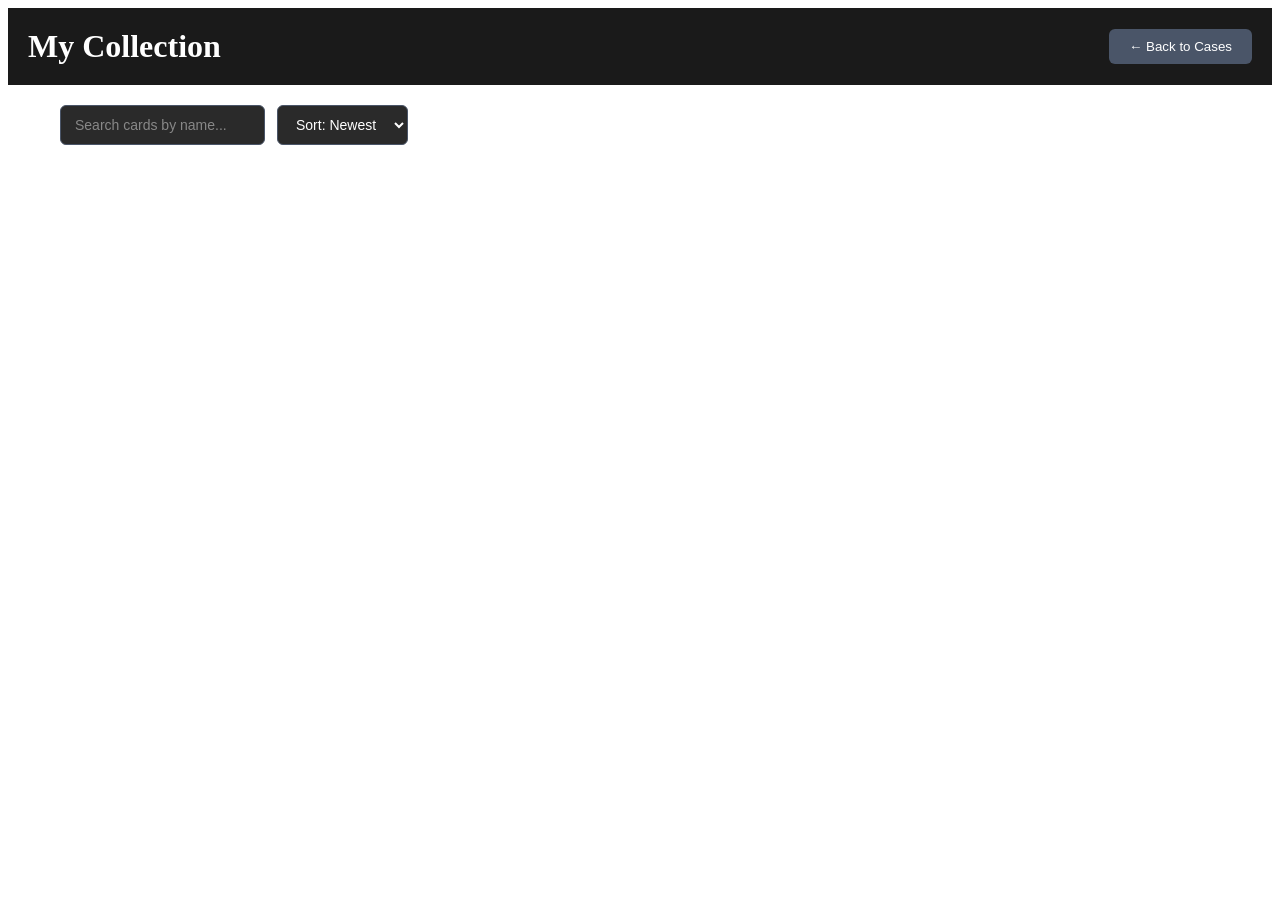
==== collection.html @ 60297590 "collections" ====
<!DOCTYPE html>
<html lang="en">
<head>
    <meta charset="UTF-8">
    <meta name="viewport" content="width=device-width, initial-scale=1.0">
    <title>Collection</title>
    <link rel="stylesheet" href="style.css">
    <style>
        #card_box {
            display: grid;
            grid-template-columns: repeat(auto-fill, minmax(250px, 1fr));
            gap: 20px;
            padding: 20px;
            max-width: 1200px;
            margin: 0 auto;
        }
        .collection-card {
            border-radius: 12px;
            padding: 16px;
            text-align: center;
            box-shadow: 0 4px 12px rgba(0,0,0,0.3);
            transition: transform 0.2s, box-shadow 0.3s;
            position: relative;
            overflow: hidden;
        }
        .collection-card::before {
            content: '';
            position: absolute;
            top: 0;
            left: 0;
            right: 0;
            bottom: 0;
            opacity: 0.1;
            z-index: 0;
        }
        .collection-card.rarity-common { background: #2a3646; }
        .collection-card.rarity-common::before { background: linear-gradient(135deg, #dee4ff33, #a8bfff33); border-left: 4px solid #dee4ff; }
        .collection-card.rarity-uncommon { background: #2a4634; }
        .collection-card.rarity-uncommon::before { background: linear-gradient(135deg, #8fff7433, #6fff5a33); border-left: 4px solid #8fff74; }
        .collection-card.rarity-rare { background: #36463d; }
        .collection-card.rarity-rare::before { background: linear-gradient(135deg, #4781ff33, #356aff33); border-left: 4px solid #4781ff; }
        .collection-card.rarity-epic { background: #462a46; }
        .collection-card.rarity-epic::before { background: linear-gradient(135deg, #922ce633, #7a25b633); border-left: 4px solid #922ce6; }
        .collection-card.rarity-secret { background: #463a2a; }
        .collection-card.rarity-secret::before { background: linear-gradient(135deg, #ffd70033, #ffcc0033); border-left: 4px solid #ffd700; box-shadow: inset 0 0 20px #ffd70020; }
        .collection-card:hover {
            transform: translateY(-4px);
        }
        .card-image {
            width: 100%;
            height: 200px;
            object-fit: cover;
            border-radius: 8px;
            margin-bottom: 12px;
        }
        .card-name {
            font-size: 1.2em;
            font-weight: bold;
            margin-bottom: 8px;
        }
        .card-rarity {
            font-size: 0.9em;
            margin-bottom: 4px;
            font-weight: 600;
        }
        .card-price {
            font-size: 1.1em;
            font-weight: bold;
            margin-bottom: 8px;
        }
        .card-stats {
            display: flex;
            justify-content: space-around;
            margin-bottom: 8px;
            font-size: 0.9em;
            color: #ccc;
        }
        .card-case, .card-date {
            font-size: 0.8em;
            color: #888;
        }
        header {
            display: flex;
            justify-content: space-between;
            align-items: center;
            padding: 20px;
            background: #1a1a1a;
            color: white;
        }
        #backBtn {
            background: #4a5568;
            color: white;
            border: none;
            padding: 10px 20px;
            border-radius: 6px;
            cursor: pointer;
        }
        #backBtn:hover {
            background: #636c78;
        }
        .header-title {
            margin: 0;
        }
        .controls {
            display: flex;
            gap: 12px;
            padding: 20px;
            max-width: 1200px;
            margin: 0 auto;
        }
        #searchInput, #sortSelect {
            padding: 10px 14px;
            border: 1px solid #4a5568;
            border-radius: 6px;
            background: #2a2a2a;
            color: white;
            font-size: 14px;
        }
        #searchInput:focus, #sortSelect:focus {
            outline: none;
            border-color: #636c78;
        }
        #searchInput::placeholder {
            color: #888;
        }
        .case-buttons {
            display: flex;
            gap: 8px;
            flex-wrap: wrap;
        }
        .case-btn {
            padding: 8px 12px;
            border: 1px solid #4a5568;
            border-radius: 6px;
            background: #2a2a2a;
            color: #ccc;
            font-size: 12px;
            cursor: pointer;
            transition: all 0.2s;
        }
        .case-btn.active {
            background: #4a5568;
            border-color: #636c78;
            color: white;
        }
        .case-btn:hover:not(.active) {
            background: #363636;
        }
    </style>
</head>
<body>
    <header>
        <h1 class="header-title">My Collection</h1>
        <button id="backBtn">← Back to Cases</button>
    </header>
    <div class="controls">
        <input type="text" id="searchInput" placeholder="Search cards by name..." />
        <select id="sortSelect">
            <option value="newest">Sort: Newest</option>
            <option value="rarity">Rarity</option>
            <option value="attack">Attack</option>
            <option value="defense">Defense</option>
            <option value="case">Case</option>
        </select>
        <div class="case-buttons" id="caseButtons"></div>
    </div>
    <div id="card_box"></div>
    
    <script src="storage.js"></script>
    <script src="case.js"></script>
    <script src="cardsDisplay.js"></script>
    <script>
        document.getElementById('backBtn').addEventListener('click', () => {
            window.location.href = 'index.html';
        });
    </script>
</body>
</html>
---- style.css ----
* {
  box-sizing: border-box;
}

.roulette-container {
  position: relative;
  width: 100%;
  height: 140px;
  overflow: hidden;
}

.roulette-marker {
  position: absolute;
  top: 0;
  left: 50%;
  transform: translateX(-50%);
  width: 4px;
  height: 100%;
  background: #f5a623;
  z-index: 10;
}

.roulette-strip {
  display: flex;
  position: absolute;
  top: 0;
  left: 0;
  height: 100%;
  transition: none;
}

.roulette-strip.spinning {
  transition-property: transform;
  transition-timing-function: cubic-bezier(0.15, 0.8, 0.3, 1);
}

.roulette-item {
  flex-shrink: 0;
  width: 140px;
  height: 100%;
  display: flex;
  flex-direction: column;
  align-items: center;
  justify-content: center;
  padding: 8px;
  text-align: center;
}

.roulette-item .item-icon {
  width: 120px;
  height: 70px;
  object-fit: contain;
  margin-bottom: 5px;
}

.roulette-item .item-name {
  font-size: 0.7rem;
  font-weight: bold;
  line-height: 1.2;
  max-width: 120px;
  overflow: hidden;
  text-overflow: ellipsis;
  white-space: nowrap;
}

.rarity-common {
  background: #dee4ff;
}

.rarity-common .item-name {
  color: #1e3a8a;
}

.rarity-uncommon {
  background: #8fff74;
}

.rarity-uncommon .item-name {
  color: #1b4d0c;
}

.rarity-rare {
  background: #4781ff;
}

.rarity-rare .item-name {
  color: #ffffff;
}

.rarity-epic {
  background: #922ce6;
}

.rarity-epic .item-name {
  color: #ffffff;
}

.rarity-secret {
  background: #ffd700;
}

.rarity-secret .item-name {
  color: #1a1a1a;
}

/* Case scaling fix */
.case-card .case-icon {
  max-width: 300px !important;
  max-height: 300px !important;
  object-fit: contain !important;
}
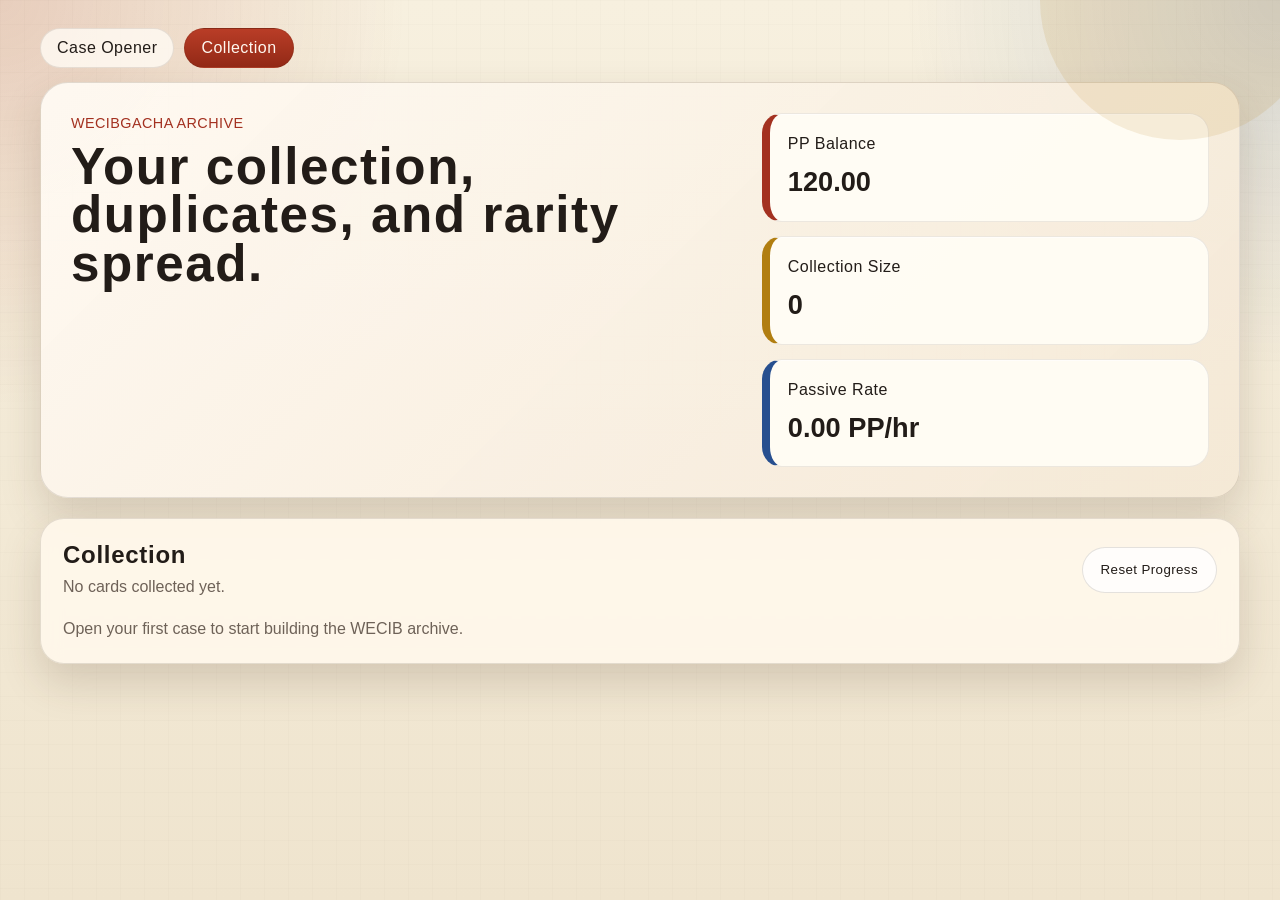
==== commit 4a9870b7: "AI ten minutes end" ====
--- a/collection.html
+++ b/collection.html
@@ -1,178 +1,56 @@
 <!DOCTYPE html>
 <html lang="en">
 <head>
-    <meta charset="UTF-8">
-    <meta name="viewport" content="width=device-width, initial-scale=1.0">
-    <title>Collection</title>
-    <link rel="stylesheet" href="style.css">
-    <style>
-        #card_box {
-            display: grid;
-            grid-template-columns: repeat(auto-fill, minmax(250px, 1fr));
-            gap: 20px;
-            padding: 20px;
-            max-width: 1200px;
-            margin: 0 auto;
-        }
-        .collection-card {
-            border-radius: 12px;
-            padding: 16px;
-            text-align: center;
-            box-shadow: 0 4px 12px rgba(0,0,0,0.3);
-            transition: transform 0.2s, box-shadow 0.3s;
-            position: relative;
-            overflow: hidden;
-        }
-        .collection-card::before {
-            content: '';
-            position: absolute;
-            top: 0;
-            left: 0;
-            right: 0;
-            bottom: 0;
-            opacity: 0.1;
-            z-index: 0;
-        }
-        .collection-card.rarity-common { background: #2a3646; }
-        .collection-card.rarity-common::before { background: linear-gradient(135deg, #dee4ff33, #a8bfff33); border-left: 4px solid #dee4ff; }
-        .collection-card.rarity-uncommon { background: #2a4634; }
-        .collection-card.rarity-uncommon::before { background: linear-gradient(135deg, #8fff7433, #6fff5a33); border-left: 4px solid #8fff74; }
-        .collection-card.rarity-rare { background: #36463d; }
-        .collection-card.rarity-rare::before { background: linear-gradient(135deg, #4781ff33, #356aff33); border-left: 4px solid #4781ff; }
-        .collection-card.rarity-epic { background: #462a46; }
-        .collection-card.rarity-epic::before { background: linear-gradient(135deg, #922ce633, #7a25b633); border-left: 4px solid #922ce6; }
-        .collection-card.rarity-secret { background: #463a2a; }
-        .collection-card.rarity-secret::before { background: linear-gradient(135deg, #ffd70033, #ffcc0033); border-left: 4px solid #ffd700; box-shadow: inset 0 0 20px #ffd70020; }
-        .collection-card:hover {
-            transform: translateY(-4px);
-        }
-        .card-image {
-            width: 100%;
-            height: 200px;
-            object-fit: cover;
-            border-radius: 8px;
-            margin-bottom: 12px;
-        }
-        .card-name {
-            font-size: 1.2em;
-            font-weight: bold;
-            margin-bottom: 8px;
-        }
-        .card-rarity {
-            font-size: 0.9em;
-            margin-bottom: 4px;
-            font-weight: 600;
-        }
-        .card-price {
-            font-size: 1.1em;
-            font-weight: bold;
-            margin-bottom: 8px;
-        }
-        .card-stats {
-            display: flex;
-            justify-content: space-around;
-            margin-bottom: 8px;
-            font-size: 0.9em;
-            color: #ccc;
-        }
-        .card-case, .card-date {
-            font-size: 0.8em;
-            color: #888;
-        }
-        header {
-            display: flex;
-            justify-content: space-between;
-            align-items: center;
-            padding: 20px;
-            background: #1a1a1a;
-            color: white;
-        }
-        #backBtn {
-            background: #4a5568;
-            color: white;
-            border: none;
-            padding: 10px 20px;
-            border-radius: 6px;
-            cursor: pointer;
-        }
-        #backBtn:hover {
-            background: #636c78;
-        }
-        .header-title {
-            margin: 0;
-        }
-        .controls {
-            display: flex;
-            gap: 12px;
-            padding: 20px;
-            max-width: 1200px;
-            margin: 0 auto;
-        }
-        #searchInput, #sortSelect {
-            padding: 10px 14px;
-            border: 1px solid #4a5568;
-            border-radius: 6px;
-            background: #2a2a2a;
-            color: white;
-            font-size: 14px;
-        }
-        #searchInput:focus, #sortSelect:focus {
-            outline: none;
-            border-color: #636c78;
-        }
-        #searchInput::placeholder {
-            color: #888;
-        }
-        .case-buttons {
-            display: flex;
-            gap: 8px;
-            flex-wrap: wrap;
-        }
-        .case-btn {
-            padding: 8px 12px;
-            border: 1px solid #4a5568;
-            border-radius: 6px;
-            background: #2a2a2a;
-            color: #ccc;
-            font-size: 12px;
-            cursor: pointer;
-            transition: all 0.2s;
-        }
-        .case-btn.active {
-            background: #4a5568;
-            border-color: #636c78;
-            color: white;
-        }
-        .case-btn:hover:not(.active) {
-            background: #363636;
-        }
-    </style>
+  <meta charset="UTF-8">
+  <meta name="viewport" content="width=device-width, initial-scale=1.0">
+  <title>WECIB GACHA Collection</title>
+  <link rel="stylesheet" href="style.css">
 </head>
 <body>
-    <header>
-        <h1 class="header-title">My Collection</h1>
-        <button id="backBtn">← Back to Cases</button>
+  <div id="app">
+    <nav class="top-nav">
+      <a class="nav-link" href="index.html">Case Opener</a>
+      <a class="nav-link is-active" href="collection.html">Collection</a>
+    </nav>
+
+    <header class="hero">
+      <div class="hero-copy">
+        <p class="eyebrow">WECIBGacha Archive</p>
+        <h1>Your collection, duplicates, and rarity spread.</h1>
+      </div>
+
+      <div class="hero-stats">
+        <article class="stat-card accent-red">
+          <span class="stat-label">PP Balance</span>
+          <strong id="balance">120.00</strong>
+        </article>
+        <article class="stat-card accent-gold">
+          <span class="stat-label">Collection Size</span>
+          <strong id="inventoryCount">0</strong>
+        </article>
+        <article class="stat-card accent-blue">
+          <span class="stat-label">Passive Rate</span>
+          <strong><span id="incomeRate">0.00</span> PP/hr</strong>
+        </article>
+      </div>
     </header>
-    <div class="controls">
-        <input type="text" id="searchInput" placeholder="Search cards by name..." />
-        <select id="sortSelect">
-            <option value="newest">Sort: Newest</option>
-            <option value="rarity">Rarity</option>
-            <option value="attack">Attack</option>
-            <option value="defense">Defense</option>
-            <option value="case">Case</option>
-        </select>
-        <div class="case-buttons" id="caseButtons"></div>
-    </div>
-    <div id="card_box"></div>
-    
-    <script src="storage.js"></script>
-    <script src="case.js"></script>
-    <script src="cardsDisplay.js"></script>
-    <script>
-        document.getElementById('backBtn').addEventListener('click', () => {
-            window.location.href = 'index.html';
-        });
-    </script>
+
+    <main class="dashboard">
+      <section class="panel collection-section">
+        <div class="panel-header split-header">
+          <div>
+            <h2>Collection</h2>
+            <p id="collectionSummary">No cards collected yet.</p>
+          </div>
+          <button id="resetProgressBtn" class="btn btn-secondary">Reset Progress</button>
+        </div>
+
+        <p class="collection-empty" id="collectionEmpty">Open your first case to start building the WECIB archive.</p>
+        <div class="collection-grid" id="collectionGrid"></div>
+      </section>
+    </main>
+  </div>
+  <script src="storage.js"></script>
+  <script src="collection.js"></script>
 </body>
 </html>
--- a/style.css
+++ b/style.css
@@ -1,23 +1,328 @@
+:root {
+  --bg: #f3efe2;
+  --surface: rgba(255, 248, 235, 0.92);
+  --surface-strong: rgba(255, 252, 244, 0.98);
+  --ink: #221c18;
+  --muted: #6e6258;
+  --line: rgba(69, 52, 39, 0.14);
+  --shadow: 0 18px 40px rgba(77, 55, 37, 0.18);
+  --red: #a33120;
+  --gold: #b17e11;
+  --blue: #274f8f;
+}
+
 * {
   box-sizing: border-box;
+}
+
+body {
+  margin: 0;
+  min-height: 100vh;
+  color: var(--ink);
+  font-family: Verdana, Geneva, sans-serif;
+  background:
+    radial-gradient(circle at top left, rgba(163, 49, 32, 0.18), transparent 26%),
+    radial-gradient(circle at top right, rgba(39, 79, 143, 0.16), transparent 24%),
+    linear-gradient(180deg, #f7f0df 0%, #efe4ce 100%);
+}
+
+body::before {
+  content: '';
+  position: fixed;
+  inset: 0;
+  pointer-events: none;
+  background-image: linear-gradient(rgba(34, 28, 24, 0.025) 1px, transparent 1px), linear-gradient(90deg, rgba(34, 28, 24, 0.025) 1px, transparent 1px);
+  background-size: 24px 24px;
+  opacity: 0.5;
+}
+
+#app {
+  position: relative;
+  width: min(1200px, calc(100% - 32px));
+  margin: 0 auto;
+  padding: 28px 0 48px;
+}
+
+.top-nav {
+  display: flex;
+  gap: 10px;
+  margin-bottom: 14px;
+}
+
+.nav-link {
+  padding: 10px 16px;
+  border: 1px solid rgba(69, 52, 39, 0.12);
+  border-radius: 999px;
+  color: var(--ink);
+  text-decoration: none;
+  background: rgba(255, 250, 243, 0.82);
+  font-family: Impact, Haettenschweiler, 'Arial Narrow Bold', sans-serif;
+  letter-spacing: 0.03em;
+}
+
+.nav-link.is-active {
+  background: linear-gradient(180deg, #b93d27, #922916);
+  color: #fff8f0;
+}
+
+h1,
+h2,
+h3,
+h4,
+.eyebrow,
+.stat-label,
+.btn {
+  font-family: Impact, Haettenschweiler, 'Arial Narrow Bold', sans-serif;
+  letter-spacing: 0.03em;
+}
+
+p,
+span,
+strong,
+button {
+  line-height: 1.5;
+}
+
+.hero {
+  display: grid;
+  grid-template-columns: 1.5fr 1fr;
+  gap: 20px;
+  padding: 30px;
+  border: 1px solid var(--line);
+  border-radius: 28px;
+  background: linear-gradient(135deg, rgba(255, 250, 243, 0.95), rgba(244, 232, 213, 0.96));
+  box-shadow: var(--shadow);
+  overflow: hidden;
+}
+
+.hero::after {
+  content: '';
+  position: absolute;
+  top: -140px;
+  right: -80px;
+  width: 280px;
+  height: 280px;
+  border-radius: 50%;
+  background: rgba(177, 126, 17, 0.12);
+}
+
+.eyebrow {
+  margin: 0 0 8px;
+  color: var(--red);
+  font-size: 0.9rem;
+  text-transform: uppercase;
+}
+
+.hero h1 {
+  margin: 0;
+  font-size: clamp(2.4rem, 4vw, 4.4rem);
+  line-height: 0.95;
+}
+
+.hero-text {
+  max-width: 58ch;
+  margin: 16px 0 0;
+  color: var(--muted);
+}
+
+.hero-stats {
+  display: grid;
+  gap: 14px;
+  align-content: center;
+}
+
+.stat-card {
+  padding: 18px;
+  border-radius: 20px;
+  border: 1px solid rgba(69, 52, 39, 0.1);
+  background: var(--surface-strong);
+  box-shadow: inset 0 1px 0 rgba(255, 255, 255, 0.6);
+}
+
+.stat-card strong {
+  display: block;
+  margin-top: 6px;
+  font-size: 1.7rem;
+}
+
+.accent-red {
+  border-left: 8px solid var(--red);
+}
+
+.accent-gold {
+  border-left: 8px solid var(--gold);
+}
+
+.accent-blue {
+  border-left: 8px solid var(--blue);
+}
+
+.dashboard {
+  display: grid;
+  grid-template-columns: repeat(12, minmax(0, 1fr));
+  gap: 18px;
+  margin-top: 20px;
+}
+
+.panel {
+  padding: 22px;
+  border: 1px solid var(--line);
+  border-radius: 24px;
+  background: var(--surface);
+  box-shadow: var(--shadow);
+  backdrop-filter: blur(10px);
+}
+
+.tutorial-panel {
+  grid-column: span 12;
+}
+
+.case-select,
+.opener-section {
+  grid-column: span 12;
+}
+
+.collection-section {
+  grid-column: span 12;
+}
+
+.panel-header {
+  display: flex;
+  justify-content: space-between;
+  gap: 16px;
+  align-items: flex-start;
+  margin-bottom: 18px;
+}
+
+.panel-header h2,
+.panel-header h3 {
+  margin: 0;
+}
+
+.panel-header p,
+.case-flavor,
+.collection-foot,
+.status-message,
+.tutorial-grid p,
+.case-card-copy p,
+.card-description,
+.collection-empty {
+  margin: 6px 0 0;
+  color: var(--muted);
+}
+
+.split-header {
+  align-items: center;
+}
+
+.tutorial-grid {
+  display: grid;
+  grid-template-columns: repeat(3, minmax(0, 1fr));
+  gap: 14px;
+}
+
+.tutorial-grid article {
+  padding: 16px;
+  border-radius: 18px;
+  background: rgba(255, 255, 255, 0.48);
+  border: 1px solid rgba(69, 52, 39, 0.08);
+}
+
+.cases {
+  display: grid;
+  grid-template-columns: repeat(auto-fit, minmax(220px, 1fr));
+  gap: 14px;
+}
+
+.case-card {
+  display: grid;
+  gap: 10px;
+  padding: 16px;
+  text-align: left;
+  border: 1px solid rgba(69, 52, 39, 0.12);
+  border-radius: 20px;
+  background: linear-gradient(180deg, rgba(255, 255, 255, 0.88), rgba(242, 229, 205, 0.96));
+  cursor: pointer;
+  transition: transform 180ms ease, box-shadow 180ms ease, border-color 180ms ease;
+}
+
+.case-card:hover,
+.case-card:focus-visible,
+.btn:hover,
+.btn:focus-visible {
+  transform: translateY(-3px);
+  box-shadow: 0 14px 24px rgba(77, 55, 37, 0.16);
+  border-color: rgba(163, 49, 32, 0.25);
+}
+
+.case-icon {
+  width: 100%;
+  max-width: 220px;
+  margin: 0 auto;
+  object-fit: contain;
+}
+
+.case-card-copy h3,
+.display-card h4 {
+  margin: 0;
+}
+
+.case-card-meta,
+.card-stats,
+.collection-card-top,
+.selected-case-meta {
+  display: flex;
+  flex-wrap: wrap;
+  gap: 10px;
+}
+
+.case-card-meta span,
+.card-stats span,
+.collection-case,
+.copy-count,
+.drop-pill {
+  padding: 5px 10px;
+  border-radius: 999px;
+  background: rgba(34, 28, 24, 0.08);
+  font-size: 0.82rem;
+}
+
+.drop-rates-wrap {
+  margin-bottom: 14px;
+}
+
+.drop-rates {
+  display: flex;
+  flex-wrap: wrap;
+  gap: 8px;
+  margin-top: 10px;
+}
+
+.status-message {
+  min-height: 24px;
 }
 
 .roulette-container {
   position: relative;
   width: 100%;
   height: 140px;
+  margin-top: 12px;
   overflow: hidden;
+  border-radius: 20px;
+  border: 1px solid rgba(69, 52, 39, 0.12);
+  background: linear-gradient(180deg, rgba(255, 254, 250, 0.96), rgba(240, 230, 214, 0.96));
 }
 
 .roulette-marker {
   position: absolute;
   top: 0;
   left: 50%;
-  transform: translateX(-50%);
+  z-index: 5;
   width: 4px;
   height: 100%;
+  transform: translateX(-50%);
   background: #f5a623;
-  z-index: 10;
+  box-shadow: 0 0 10px rgba(245, 166, 35, 0.28);
 }
 
 .roulette-strip {
@@ -26,17 +331,12 @@
   top: 0;
   left: 0;
   height: 100%;
-  transition: none;
-}
-
-.roulette-strip.spinning {
-  transition-property: transform;
-  transition-timing-function: cubic-bezier(0.15, 0.8, 0.3, 1);
 }
 
 .roulette-item {
   flex-shrink: 0;
   width: 140px;
+  min-width: 140px;
   height: 100%;
   display: flex;
   flex-direction: column;
@@ -46,14 +346,84 @@
   text-align: center;
 }
 
-.roulette-item .item-icon {
-  width: 120px;
-  height: 70px;
-  object-fit: contain;
-  margin-bottom: 5px;
-}
-
-.roulette-item .item-name {
+.display-card {
+  display: grid;
+  grid-template-columns: 74px 1fr;
+  gap: 14px;
+  align-items: start;
+  padding: 14px;
+  border-radius: 18px;
+  border: 1px solid rgba(69, 52, 39, 0.1);
+  min-height: 124px;
+}
+
+.display-card.compact {
+  grid-template-columns: 54px 1fr;
+  gap: 10px;
+  min-height: 100px;
+  padding: 10px;
+}
+
+.card-badge {
+  display: grid;
+  place-items: center;
+  width: 74px;
+  height: 74px;
+  border-radius: 20px;
+  background: rgba(255, 255, 255, 0.72);
+  border: 1px solid rgba(69, 52, 39, 0.1);
+  box-shadow: inset 0 1px 0 rgba(255, 255, 255, 0.7);
+}
+
+.display-card.compact .card-badge {
+  width: 54px;
+  height: 54px;
+  border-radius: 16px;
+}
+
+.item-icon {
+  display: grid;
+  place-items: center;
+  width: 72px;
+  height: 72px;
+  border-radius: 18px;
+  margin-bottom: 6px;
+  border: 1px solid rgba(69, 52, 39, 0.1);
+  background: rgba(255, 255, 255, 0.72);
+  box-shadow: inset 0 1px 0 rgba(255, 255, 255, 0.7);
+  font-family: Impact, Haettenschweiler, 'Arial Narrow Bold', sans-serif;
+  font-size: 1.3rem;
+}
+
+.item-icon-large {
+  width: 94px;
+  height: 94px;
+  margin: 8px auto 10px;
+  font-size: 1.8rem;
+}
+
+.card-badge span {
+  font-family: Impact, Haettenschweiler, 'Arial Narrow Bold', sans-serif;
+  font-size: 1.4rem;
+}
+
+.display-card.compact .card-badge span {
+  font-size: 1.1rem;
+}
+
+.card-rarity {
+  margin: 0 0 4px;
+  text-transform: uppercase;
+  font-size: 0.72rem;
+  letter-spacing: 0.08em;
+}
+
+.card-description,
+.won-item-description {
+  font-size: 0.88rem;
+}
+
+.item-name {
   font-size: 0.7rem;
   font-weight: bold;
   line-height: 1.2;
@@ -63,49 +433,228 @@
   white-space: nowrap;
 }
 
-.rarity-common {
-  background: #dee4ff;
-}
-
-.rarity-common .item-name {
-  color: #1e3a8a;
-}
-
-.rarity-uncommon {
-  background: #8fff74;
-}
-
-.rarity-uncommon .item-name {
-  color: #1b4d0c;
-}
-
-.rarity-rare {
-  background: #4781ff;
-}
-
-.rarity-rare .item-name {
-  color: #ffffff;
-}
-
-.rarity-epic {
-  background: #922ce6;
-}
-
-.rarity-epic .item-name {
-  color: #ffffff;
-}
-
-.rarity-secret {
-  background: #ffd700;
-}
-
-.rarity-secret .item-name {
-  color: #1a1a1a;
-}
-
-/* Case scaling fix */
-.case-card .case-icon {
-  max-width: 300px !important;
-  max-height: 300px !important;
-  object-fit: contain !important;
+.won-item-card {
+  padding: 18px;
+  border: 1px solid rgba(69, 52, 39, 0.12);
+  text-align: center;
+}
+
+.won-rarity,
+.won-item-meta,
+.won-item-stats {
+  font-size: 0.82rem;
+}
+
+.won-item-name {
+  max-width: none;
+  font-size: 1.1rem;
+  white-space: normal;
+}
+
+.controls {
+  display: flex;
+  gap: 12px;
+  margin-top: 16px;
+}
+
+.btn {
+  padding: 12px 18px;
+  border: 1px solid rgba(69, 52, 39, 0.14);
+  border-radius: 999px;
+  cursor: pointer;
+  transition: transform 180ms ease, box-shadow 180ms ease, border-color 180ms ease;
+}
+
+.btn:disabled {
+  opacity: 0.6;
+  cursor: not-allowed;
+  transform: none;
+  box-shadow: none;
+}
+
+.btn-open {
+  background: linear-gradient(180deg, #b93d27, #922916);
+  color: #fff8f0;
+}
+
+.btn-back,
+.btn-secondary {
+  background: rgba(255, 255, 255, 0.82);
+  color: var(--ink);
+}
+
+.won-item {
+  margin-top: 20px;
+  animation: result-pop 320ms ease;
+}
+
+.won-item h3 {
+  margin: 0 0 10px;
+}
+
+.won-item-card,
+.collection-card {
+  border-radius: 22px;
+  overflow: hidden;
+}
+
+.collection-grid {
+  display: grid;
+  grid-template-columns: repeat(auto-fit, minmax(220px, 1fr));
+  gap: 14px;
+}
+
+.collection-card {
+  padding: 14px;
+  border: 1px solid rgba(69, 52, 39, 0.12);
+}
+
+.collection-card-top {
+  justify-content: space-between;
+  margin-bottom: 10px;
+}
+
+.collection-foot {
+  font-size: 0.78rem;
+}
+
+.rarity-freshman {
+  background: linear-gradient(180deg, #edf3ff, #dce7fb);
+}
+
+.rarity-sophomore {
+  background: linear-gradient(180deg, #ecfae4, #d6efc8);
+}
+
+.rarity-junior {
+  background: linear-gradient(180deg, #e7f0ff, #c3d8ff);
+}
+
+.rarity-senior {
+  background: linear-gradient(180deg, #ffe9d2, #ffd3a9);
+}
+
+.rarity-superSenior {
+  background: linear-gradient(180deg, #fff3be, #ffe48c);
+}
+
+.rarity-freshman .card-rarity,
+.rarity-freshman .card-badge span {
+  color: #3259a8;
+}
+
+.rarity-sophomore .card-rarity,
+.rarity-sophomore .card-badge span {
+  color: #3b7a2f;
+}
+
+.rarity-junior .card-rarity,
+.rarity-junior .card-badge span {
+  color: #1742b8;
+}
+
+.rarity-senior .card-rarity,
+.rarity-senior .card-badge span {
+  color: #b34d13;
+}
+
+.rarity-superSenior .card-rarity,
+.rarity-superSenior .card-badge span,
+.rarity-superSenior .item-icon {
+  color: #8b5e00;
+}
+
+.rarity-freshman .item-name,
+.rarity-freshman .won-rarity,
+.rarity-freshman .won-item-name {
+  color: #3259a8;
+}
+
+.rarity-sophomore .item-name,
+.rarity-sophomore .won-rarity,
+.rarity-sophomore .won-item-name {
+  color: #3b7a2f;
+}
+
+.rarity-junior .item-name,
+.rarity-junior .won-rarity,
+.rarity-junior .won-item-name {
+  color: #1742b8;
+}
+
+.rarity-senior .item-name,
+.rarity-senior .won-rarity,
+.rarity-senior .won-item-name {
+  color: #b34d13;
+}
+
+.rarity-superSenior .item-name,
+.rarity-superSenior .won-rarity,
+.rarity-superSenior .won-item-name {
+  color: #8b5e00;
+}
+
+@keyframes result-pop {
+  from {
+    opacity: 0;
+    transform: translateY(10px) scale(0.98);
+  }
+
+  to {
+    opacity: 1;
+    transform: translateY(0) scale(1);
+  }
+}
+
+@media (max-width: 980px) {
+  .hero,
+  .dashboard {
+    grid-template-columns: 1fr;
+  }
+
+  .case-select,
+  .opener-section,
+  .collection-section,
+  .tutorial-panel {
+    grid-column: span 1;
+  }
+
+  .tutorial-grid {
+    grid-template-columns: 1fr;
+  }
+}
+
+@media (max-width: 640px) {
+  #app {
+    width: min(100% - 20px, 1200px);
+    padding-top: 18px;
+  }
+
+  .hero,
+  .panel {
+    padding: 18px;
+    border-radius: 20px;
+  }
+
+  .controls,
+  .panel-header,
+  .split-header {
+    flex-direction: column;
+    align-items: stretch;
+  }
+
+  .roulette-container {
+    height: 140px;
+  }
+
+  .display-card,
+  .display-card.compact {
+    grid-template-columns: 56px 1fr;
+  }
+
+  .card-badge,
+  .display-card.compact .card-badge {
+    width: 56px;
+    height: 56px;
+  }
 }
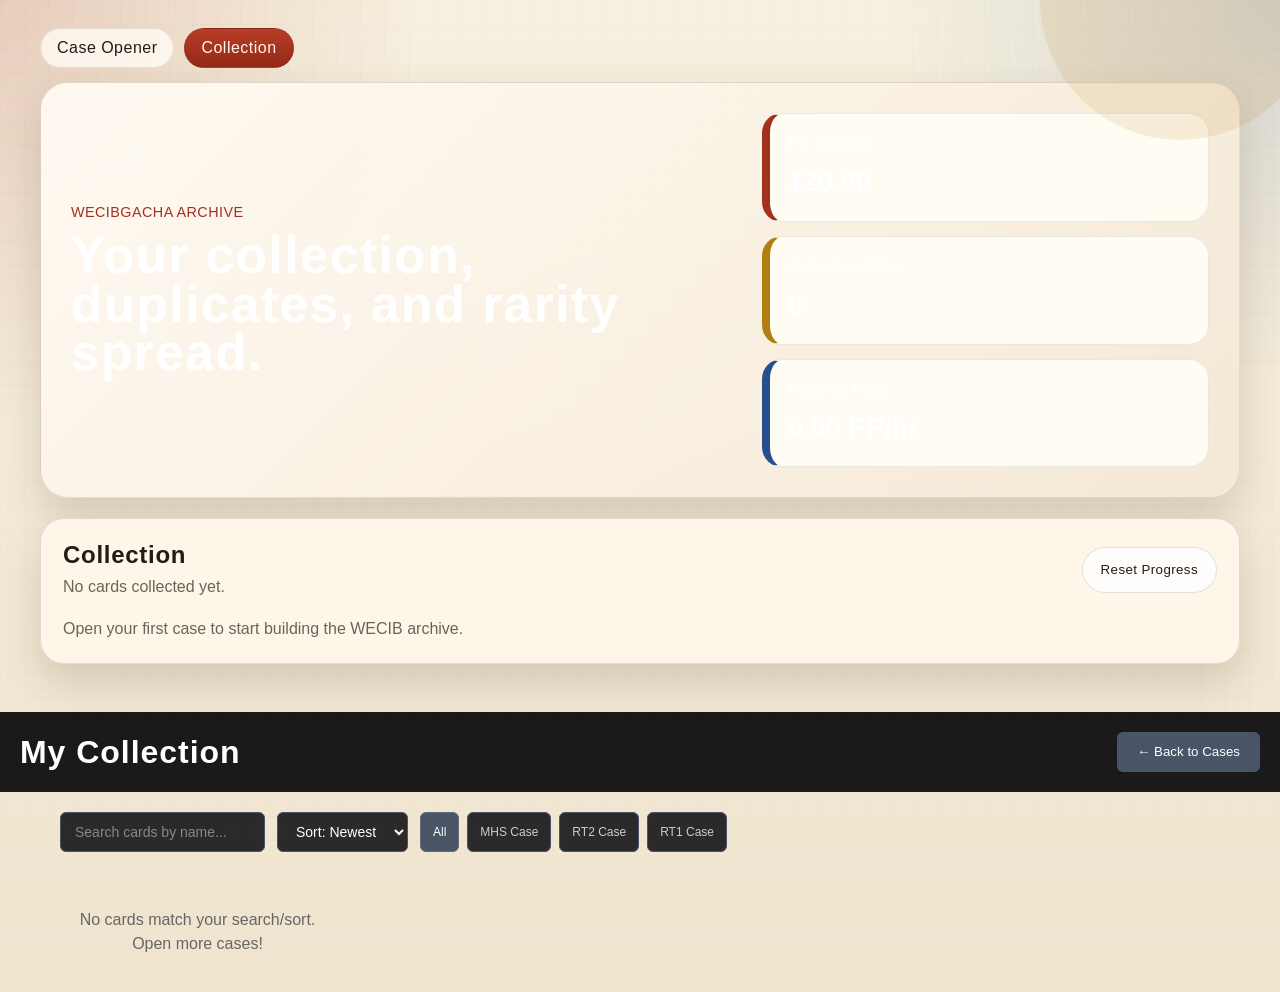
==== commit e43a09df: "Merge branch 'main' into la" ====
--- a/collection.html
+++ b/collection.html
@@ -52,5 +52,178 @@
   </div>
   <script src="storage.js"></script>
   <script src="collection.js"></script>
+    <meta charset="UTF-8">
+    <meta name="viewport" content="width=device-width, initial-scale=1.0">
+    <title>Collection</title>
+    <link rel="stylesheet" href="style.css">
+    <style>
+        #card_box {
+            display: grid;
+            grid-template-columns: repeat(auto-fill, minmax(250px, 1fr));
+            gap: 20px;
+            padding: 20px;
+            max-width: 1200px;
+            margin: 0 auto;
+        }
+        .collection-card {
+            border-radius: 12px;
+            padding: 16px;
+            text-align: center;
+            box-shadow: 0 4px 12px rgba(0,0,0,0.3);
+            transition: transform 0.2s, box-shadow 0.3s;
+            position: relative;
+            overflow: hidden;
+        }
+        .collection-card::before {
+            content: '';
+            position: absolute;
+            top: 0;
+            left: 0;
+            right: 0;
+            bottom: 0;
+            opacity: 0.1;
+            z-index: 0;
+        }
+        .collection-card.rarity-common { background: #2a3646; }
+        .collection-card.rarity-common::before { background: linear-gradient(135deg, #dee4ff33, #a8bfff33); border-left: 4px solid #dee4ff; }
+        .collection-card.rarity-uncommon { background: #2a4634; }
+        .collection-card.rarity-uncommon::before { background: linear-gradient(135deg, #8fff7433, #6fff5a33); border-left: 4px solid #8fff74; }
+        .collection-card.rarity-rare { background: #36463d; }
+        .collection-card.rarity-rare::before { background: linear-gradient(135deg, #4781ff33, #356aff33); border-left: 4px solid #4781ff; }
+        .collection-card.rarity-epic { background: #462a46; }
+        .collection-card.rarity-epic::before { background: linear-gradient(135deg, #922ce633, #7a25b633); border-left: 4px solid #922ce6; }
+        .collection-card.rarity-secret { background: #463a2a; }
+        .collection-card.rarity-secret::before { background: linear-gradient(135deg, #ffd70033, #ffcc0033); border-left: 4px solid #ffd700; box-shadow: inset 0 0 20px #ffd70020; }
+        .collection-card:hover {
+            transform: translateY(-4px);
+        }
+        .card-image {
+            width: 100%;
+            height: 200px;
+            object-fit: cover;
+            border-radius: 8px;
+            margin-bottom: 12px;
+        }
+        .card-name {
+            font-size: 1.2em;
+            font-weight: bold;
+            margin-bottom: 8px;
+        }
+        .card-rarity {
+            font-size: 0.9em;
+            margin-bottom: 4px;
+            font-weight: 600;
+        }
+        .card-price {
+            font-size: 1.1em;
+            font-weight: bold;
+            margin-bottom: 8px;
+        }
+        .card-stats {
+            display: flex;
+            justify-content: space-around;
+            margin-bottom: 8px;
+            font-size: 0.9em;
+            color: #ccc;
+        }
+        .card-case, .card-date {
+            font-size: 0.8em;
+            color: #888;
+        }
+        header {
+            display: flex;
+            justify-content: space-between;
+            align-items: center;
+            padding: 20px;
+            background: #1a1a1a;
+            color: white;
+        }
+        #backBtn {
+            background: #4a5568;
+            color: white;
+            border: none;
+            padding: 10px 20px;
+            border-radius: 6px;
+            cursor: pointer;
+        }
+        #backBtn:hover {
+            background: #636c78;
+        }
+        .header-title {
+            margin: 0;
+        }
+        .controls {
+            display: flex;
+            gap: 12px;
+            padding: 20px;
+            max-width: 1200px;
+            margin: 0 auto;
+        }
+        #searchInput, #sortSelect {
+            padding: 10px 14px;
+            border: 1px solid #4a5568;
+            border-radius: 6px;
+            background: #2a2a2a;
+            color: white;
+            font-size: 14px;
+        }
+        #searchInput:focus, #sortSelect:focus {
+            outline: none;
+            border-color: #636c78;
+        }
+        #searchInput::placeholder {
+            color: #888;
+        }
+        .case-buttons {
+            display: flex;
+            gap: 8px;
+            flex-wrap: wrap;
+        }
+        .case-btn {
+            padding: 8px 12px;
+            border: 1px solid #4a5568;
+            border-radius: 6px;
+            background: #2a2a2a;
+            color: #ccc;
+            font-size: 12px;
+            cursor: pointer;
+            transition: all 0.2s;
+        }
+        .case-btn.active {
+            background: #4a5568;
+            border-color: #636c78;
+            color: white;
+        }
+        .case-btn:hover:not(.active) {
+            background: #363636;
+        }
+    </style>
+</head>
+<body>
+    <header>
+        <h1 class="header-title">My Collection</h1>
+        <button id="backBtn">← Back to Cases</button>
+    </header>
+    <div class="controls">
+        <input type="text" id="searchInput" placeholder="Search cards by name..." />
+        <select id="sortSelect">
+            <option value="newest">Sort: Newest</option>
+            <option value="rarity">Rarity</option>
+            <option value="attack">Attack</option>
+            <option value="defense">Defense</option>
+            <option value="case">Case</option>
+        </select>
+        <div class="case-buttons" id="caseButtons"></div>
+    </div>
+    <div id="card_box"></div>
+    
+    <script src="storage.js"></script>
+    <script src="case.js"></script>
+    <script src="cardsDisplay.js"></script>
+    <script>
+        document.getElementById('backBtn').addEventListener('click', () => {
+            window.location.href = 'index.html';
+        });
+    </script>
 </body>
 </html>
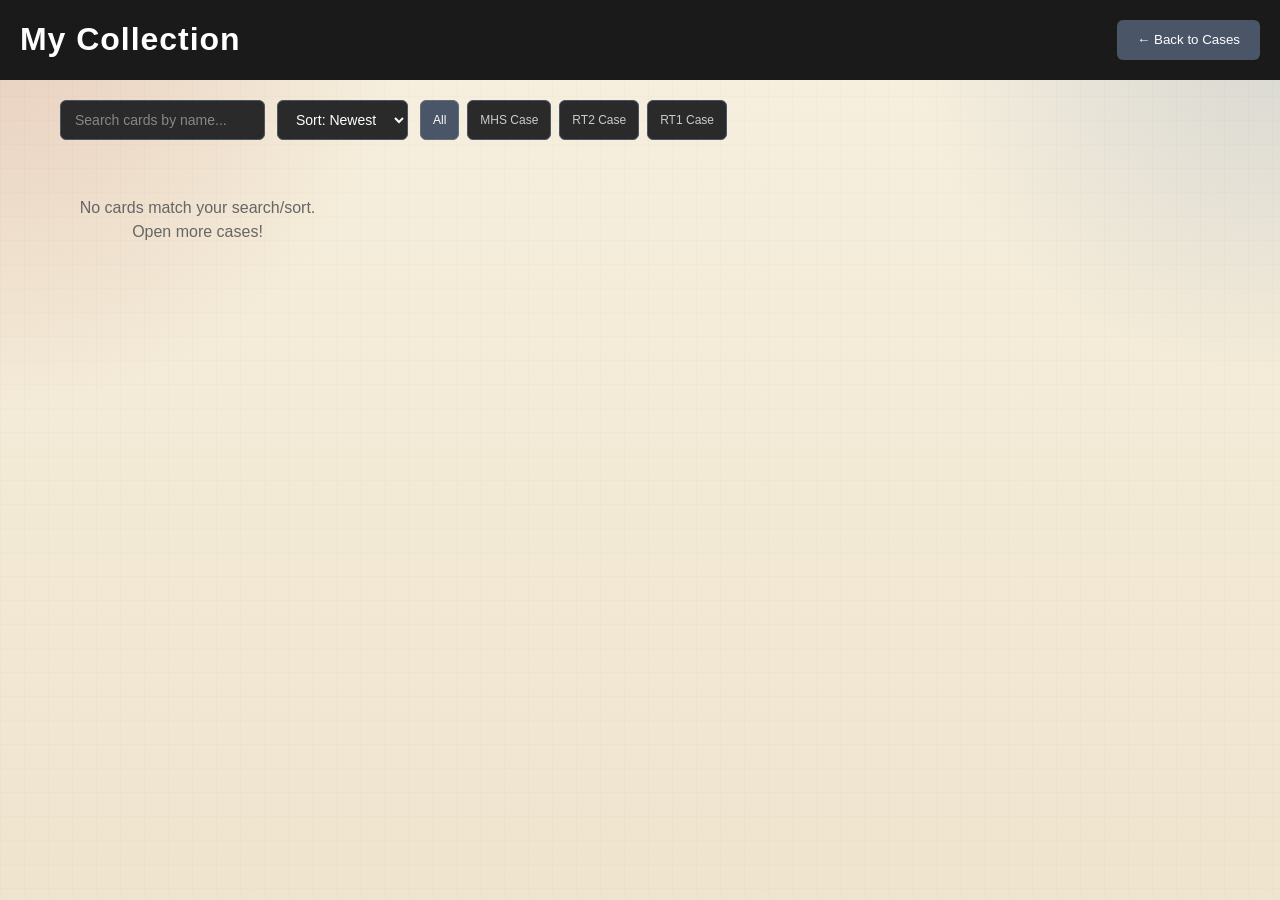
==== commit c9a5b24b: "restoring conditions" ====
--- a/collection.html
+++ b/collection.html
@@ -1,57 +1,6 @@
 <!DOCTYPE html>
 <html lang="en">
 <head>
-  <meta charset="UTF-8">
-  <meta name="viewport" content="width=device-width, initial-scale=1.0">
-  <title>WECIB GACHA Collection</title>
-  <link rel="stylesheet" href="style.css">
-</head>
-<body>
-  <div id="app">
-    <nav class="top-nav">
-      <a class="nav-link" href="index.html">Case Opener</a>
-      <a class="nav-link is-active" href="collection.html">Collection</a>
-    </nav>
-
-    <header class="hero">
-      <div class="hero-copy">
-        <p class="eyebrow">WECIBGacha Archive</p>
-        <h1>Your collection, duplicates, and rarity spread.</h1>
-      </div>
-
-      <div class="hero-stats">
-        <article class="stat-card accent-red">
-          <span class="stat-label">PP Balance</span>
-          <strong id="balance">120.00</strong>
-        </article>
-        <article class="stat-card accent-gold">
-          <span class="stat-label">Collection Size</span>
-          <strong id="inventoryCount">0</strong>
-        </article>
-        <article class="stat-card accent-blue">
-          <span class="stat-label">Passive Rate</span>
-          <strong><span id="incomeRate">0.00</span> PP/hr</strong>
-        </article>
-      </div>
-    </header>
-
-    <main class="dashboard">
-      <section class="panel collection-section">
-        <div class="panel-header split-header">
-          <div>
-            <h2>Collection</h2>
-            <p id="collectionSummary">No cards collected yet.</p>
-          </div>
-          <button id="resetProgressBtn" class="btn btn-secondary">Reset Progress</button>
-        </div>
-
-        <p class="collection-empty" id="collectionEmpty">Open your first case to start building the WECIB archive.</p>
-        <div class="collection-grid" id="collectionGrid"></div>
-      </section>
-    </main>
-  </div>
-  <script src="storage.js"></script>
-  <script src="collection.js"></script>
     <meta charset="UTF-8">
     <meta name="viewport" content="width=device-width, initial-scale=1.0">
     <title>Collection</title>
@@ -59,6 +8,7 @@
     <style>
         #card_box {
             display: grid;
+            grid-template-columns: repeat(auto-fill, minmax(250px, 1fr));
             grid-template-columns: repeat(auto-fill, minmax(250px, 1fr));
             gap: 20px;
             padding: 20px;
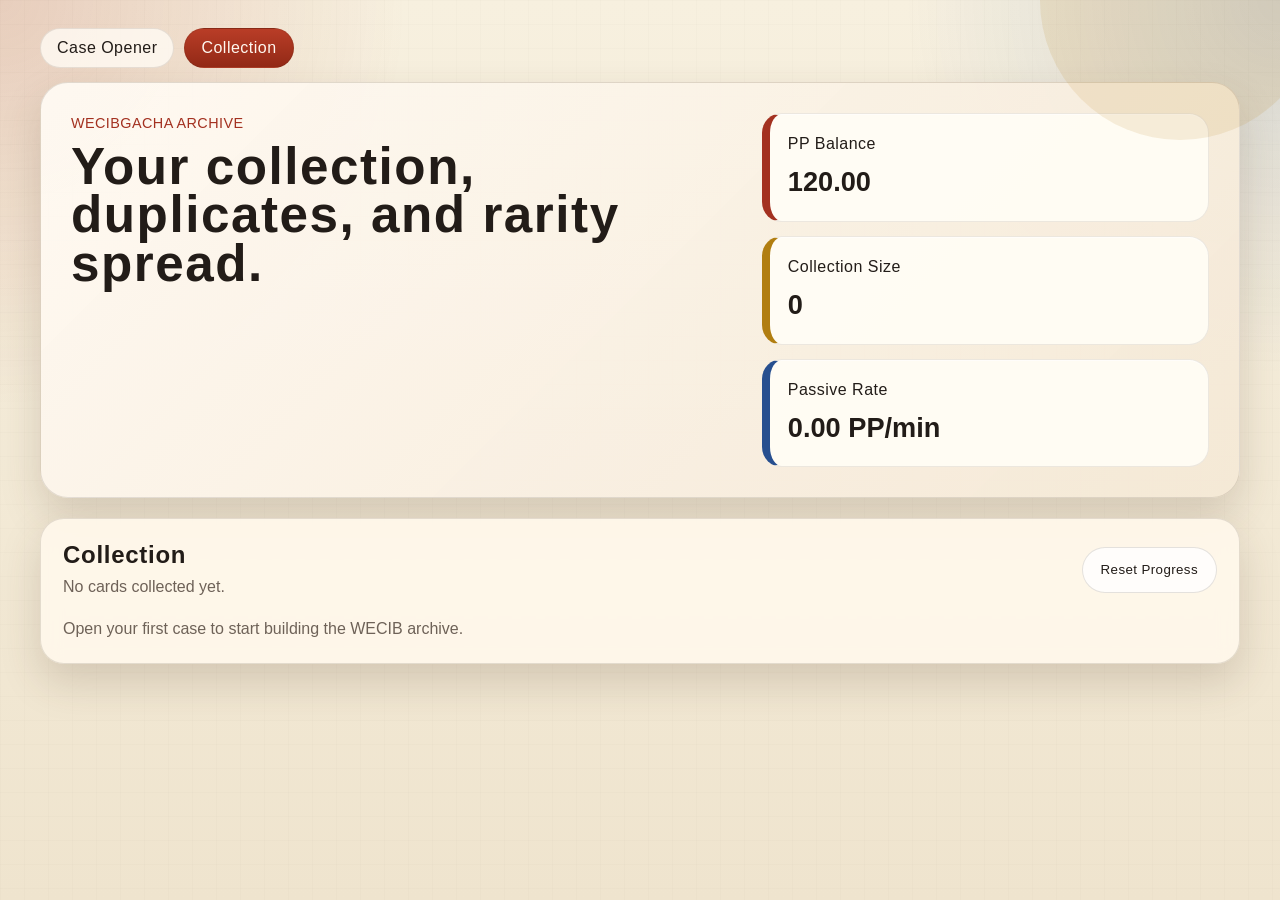
==== commit 947c4a69: "new" ====
--- a/collection.html
+++ b/collection.html
@@ -1,179 +1,56 @@
 <!DOCTYPE html>
 <html lang="en">
 <head>
-    <meta charset="UTF-8">
-    <meta name="viewport" content="width=device-width, initial-scale=1.0">
-    <title>Collection</title>
-    <link rel="stylesheet" href="style.css">
-    <style>
-        #card_box {
-            display: grid;
-            grid-template-columns: repeat(auto-fill, minmax(250px, 1fr));
-            grid-template-columns: repeat(auto-fill, minmax(250px, 1fr));
-            gap: 20px;
-            padding: 20px;
-            max-width: 1200px;
-            margin: 0 auto;
-        }
-        .collection-card {
-            border-radius: 12px;
-            padding: 16px;
-            text-align: center;
-            box-shadow: 0 4px 12px rgba(0,0,0,0.3);
-            transition: transform 0.2s, box-shadow 0.3s;
-            position: relative;
-            overflow: hidden;
-        }
-        .collection-card::before {
-            content: '';
-            position: absolute;
-            top: 0;
-            left: 0;
-            right: 0;
-            bottom: 0;
-            opacity: 0.1;
-            z-index: 0;
-        }
-        .collection-card.rarity-common { background: #2a3646; }
-        .collection-card.rarity-common::before { background: linear-gradient(135deg, #dee4ff33, #a8bfff33); border-left: 4px solid #dee4ff; }
-        .collection-card.rarity-uncommon { background: #2a4634; }
-        .collection-card.rarity-uncommon::before { background: linear-gradient(135deg, #8fff7433, #6fff5a33); border-left: 4px solid #8fff74; }
-        .collection-card.rarity-rare { background: #36463d; }
-        .collection-card.rarity-rare::before { background: linear-gradient(135deg, #4781ff33, #356aff33); border-left: 4px solid #4781ff; }
-        .collection-card.rarity-epic { background: #462a46; }
-        .collection-card.rarity-epic::before { background: linear-gradient(135deg, #922ce633, #7a25b633); border-left: 4px solid #922ce6; }
-        .collection-card.rarity-secret { background: #463a2a; }
-        .collection-card.rarity-secret::before { background: linear-gradient(135deg, #ffd70033, #ffcc0033); border-left: 4px solid #ffd700; box-shadow: inset 0 0 20px #ffd70020; }
-        .collection-card:hover {
-            transform: translateY(-4px);
-        }
-        .card-image {
-            width: 100%;
-            height: 200px;
-            object-fit: cover;
-            border-radius: 8px;
-            margin-bottom: 12px;
-        }
-        .card-name {
-            font-size: 1.2em;
-            font-weight: bold;
-            margin-bottom: 8px;
-        }
-        .card-rarity {
-            font-size: 0.9em;
-            margin-bottom: 4px;
-            font-weight: 600;
-        }
-        .card-price {
-            font-size: 1.1em;
-            font-weight: bold;
-            margin-bottom: 8px;
-        }
-        .card-stats {
-            display: flex;
-            justify-content: space-around;
-            margin-bottom: 8px;
-            font-size: 0.9em;
-            color: #ccc;
-        }
-        .card-case, .card-date {
-            font-size: 0.8em;
-            color: #888;
-        }
-        header {
-            display: flex;
-            justify-content: space-between;
-            align-items: center;
-            padding: 20px;
-            background: #1a1a1a;
-            color: white;
-        }
-        #backBtn {
-            background: #4a5568;
-            color: white;
-            border: none;
-            padding: 10px 20px;
-            border-radius: 6px;
-            cursor: pointer;
-        }
-        #backBtn:hover {
-            background: #636c78;
-        }
-        .header-title {
-            margin: 0;
-        }
-        .controls {
-            display: flex;
-            gap: 12px;
-            padding: 20px;
-            max-width: 1200px;
-            margin: 0 auto;
-        }
-        #searchInput, #sortSelect {
-            padding: 10px 14px;
-            border: 1px solid #4a5568;
-            border-radius: 6px;
-            background: #2a2a2a;
-            color: white;
-            font-size: 14px;
-        }
-        #searchInput:focus, #sortSelect:focus {
-            outline: none;
-            border-color: #636c78;
-        }
-        #searchInput::placeholder {
-            color: #888;
-        }
-        .case-buttons {
-            display: flex;
-            gap: 8px;
-            flex-wrap: wrap;
-        }
-        .case-btn {
-            padding: 8px 12px;
-            border: 1px solid #4a5568;
-            border-radius: 6px;
-            background: #2a2a2a;
-            color: #ccc;
-            font-size: 12px;
-            cursor: pointer;
-            transition: all 0.2s;
-        }
-        .case-btn.active {
-            background: #4a5568;
-            border-color: #636c78;
-            color: white;
-        }
-        .case-btn:hover:not(.active) {
-            background: #363636;
-        }
-    </style>
+  <meta charset="UTF-8">
+  <meta name="viewport" content="width=device-width, initial-scale=1.0">
+  <title>WECIB GACHA Collection</title>
+  <link rel="stylesheet" href="style.css">
 </head>
 <body>
-    <header>
-        <h1 class="header-title">My Collection</h1>
-        <button id="backBtn">← Back to Cases</button>
+  <div id="app">
+    <nav class="top-nav">
+      <a class="nav-link" href="index.html">Case Opener</a>
+      <a class="nav-link is-active" href="collection.html">Collection</a>
+    </nav>
+
+    <header class="hero">
+      <div class="hero-copy">
+        <p class="eyebrow">WECIBGacha Archive</p>
+        <h1>Your collection, duplicates, and rarity spread.</h1>
+      </div>
+
+      <div class="hero-stats">
+        <article class="stat-card accent-red">
+          <span class="stat-label">PP Balance</span>
+          <strong id="balance">120.00</strong>
+        </article>
+        <article class="stat-card accent-gold">
+          <span class="stat-label">Collection Size</span>
+          <strong id="inventoryCount">0</strong>
+        </article>
+        <article class="stat-card accent-blue">
+          <span class="stat-label">Passive Rate</span>
+          <strong><span id="incomeRate">0.00</span> PP/min</strong>
+        </article>
+      </div>
     </header>
-    <div class="controls">
-        <input type="text" id="searchInput" placeholder="Search cards by name..." />
-        <select id="sortSelect">
-            <option value="newest">Sort: Newest</option>
-            <option value="rarity">Rarity</option>
-            <option value="attack">Attack</option>
-            <option value="defense">Defense</option>
-            <option value="case">Case</option>
-        </select>
-        <div class="case-buttons" id="caseButtons"></div>
-    </div>
-    <div id="card_box"></div>
-    
-    <script src="storage.js"></script>
-    <script src="case.js"></script>
-    <script src="cardsDisplay.js"></script>
-    <script>
-        document.getElementById('backBtn').addEventListener('click', () => {
-            window.location.href = 'index.html';
-        });
-    </script>
+
+    <main class="dashboard">
+      <section class="panel collection-section">
+        <div class="panel-header split-header">
+          <div>
+            <h2>Collection</h2>
+            <p id="collectionSummary">No cards collected yet.</p>
+          </div>
+          <button id="resetProgressBtn" class="btn btn-secondary">Reset Progress</button>
+        </div>
+
+        <p class="collection-empty" id="collectionEmpty">Open your first case to start building the WECIB archive.</p>
+        <div class="collection-grid" id="collectionGrid"></div>
+      </section>
+    </main>
+  </div>
+  <script src="storage.js"></script>
+  <script src="collection.js"></script>
 </body>
 </html>
--- a/style.css
+++ b/style.css
@@ -335,15 +335,30 @@
 
 .roulette-item {
   flex-shrink: 0;
-  width: 140px;
-  min-width: 140px;
+  width: 160px;
+  min-width: 160px;
   height: 100%;
   display: flex;
   flex-direction: column;
   align-items: center;
   justify-content: center;
-  padding: 8px;
+  gap: 10px;
+  padding: 14px 8px;
   text-align: center;
+}
+
+.roulette-item-icon {
+  width: 92px;
+  height: 92px;
+  border-radius: 24px;
+}
+
+.roulette-color-swatch {
+  width: 78px;
+  height: 10px;
+  border: 1px solid transparent;
+  border-radius: 999px;
+  box-shadow: inset 0 1px 0 rgba(255, 255, 255, 0.6);
 }
 
 .display-card {
@@ -369,6 +384,7 @@
   place-items: center;
   width: 74px;
   height: 74px;
+  overflow: hidden;
   border-radius: 20px;
   background: rgba(255, 255, 255, 0.72);
   border: 1px solid rgba(69, 52, 39, 0.1);
@@ -386,8 +402,8 @@
   place-items: center;
   width: 72px;
   height: 72px;
+  overflow: hidden;
   border-radius: 18px;
-  margin-bottom: 6px;
   border: 1px solid rgba(69, 52, 39, 0.1);
   background: rgba(255, 255, 255, 0.72);
   box-shadow: inset 0 1px 0 rgba(255, 255, 255, 0.7);
@@ -395,6 +411,13 @@
   font-size: 1.3rem;
 }
 
+.item-image {
+  display: block;
+  width: 100%;
+  height: 100%;
+  object-fit: cover;
+}
+
 .item-icon-large {
   width: 94px;
   height: 94px;
@@ -402,6 +425,11 @@
   font-size: 1.8rem;
 }
 
+.item-image-large {
+  width: 100%;
+  height: 100%;
+}
+
 .card-badge span {
   font-family: Impact, Haettenschweiler, 'Arial Narrow Bold', sans-serif;
   font-size: 1.4rem;
@@ -413,9 +441,33 @@
 
 .card-rarity {
   margin: 0 0 4px;
+}
+
+.won-rarity {
+  display: flex;
+  justify-content: center;
+}
+
+.rarity-chip {
+  display: inline-flex;
+  align-items: center;
+  gap: 8px;
+  padding: 6px 10px;
+  border-radius: 999px;
+  border: 1px solid rgba(69, 52, 39, 0.12);
+  background: rgba(255, 255, 255, 0.76);
+  font-size: 0.72rem;
+  font-weight: 700;
+  letter-spacing: 0.08em;
   text-transform: uppercase;
-  font-size: 0.72rem;
-  letter-spacing: 0.08em;
+}
+
+.rarity-chip-swatch {
+  width: 10px;
+  height: 10px;
+  flex-shrink: 0;
+  border-radius: 999px;
+  border: 1px solid transparent;
 }
 
 .card-description,
@@ -427,10 +479,13 @@
   font-size: 0.7rem;
   font-weight: bold;
   line-height: 1.2;
-  max-width: 120px;
+  max-width: 130px;
+  min-height: 2.4em;
   overflow: hidden;
-  text-overflow: ellipsis;
-  white-space: nowrap;
+  display: -webkit-box;
+  line-clamp: 2;
+  -webkit-box-orient: vertical;
+  -webkit-line-clamp: 2;
 }
 
 .won-item-card {
@@ -439,7 +494,6 @@
   text-align: center;
 }
 
-.won-rarity,
 .won-item-meta,
 .won-item-stats {
   font-size: 0.82rem;
@@ -539,28 +593,32 @@
 }
 
 .rarity-freshman .card-rarity,
-.rarity-freshman .card-badge span {
+.rarity-freshman .rarity-chip,
+.rarity-freshman .won-rarity {
   color: #3259a8;
 }
 
 .rarity-sophomore .card-rarity,
-.rarity-sophomore .card-badge span {
+.rarity-sophomore .rarity-chip,
+.rarity-sophomore .won-rarity {
   color: #3b7a2f;
 }
 
 .rarity-junior .card-rarity,
-.rarity-junior .card-badge span {
+.rarity-junior .rarity-chip,
+.rarity-junior .won-rarity {
   color: #1742b8;
 }
 
 .rarity-senior .card-rarity,
-.rarity-senior .card-badge span {
+.rarity-senior .rarity-chip,
+.rarity-senior .won-rarity {
   color: #b34d13;
 }
 
 .rarity-superSenior .card-rarity,
-.rarity-superSenior .card-badge span,
-.rarity-superSenior .item-icon {
+.rarity-superSenior .rarity-chip,
+.rarity-superSenior .won-rarity {
   color: #8b5e00;
 }
 
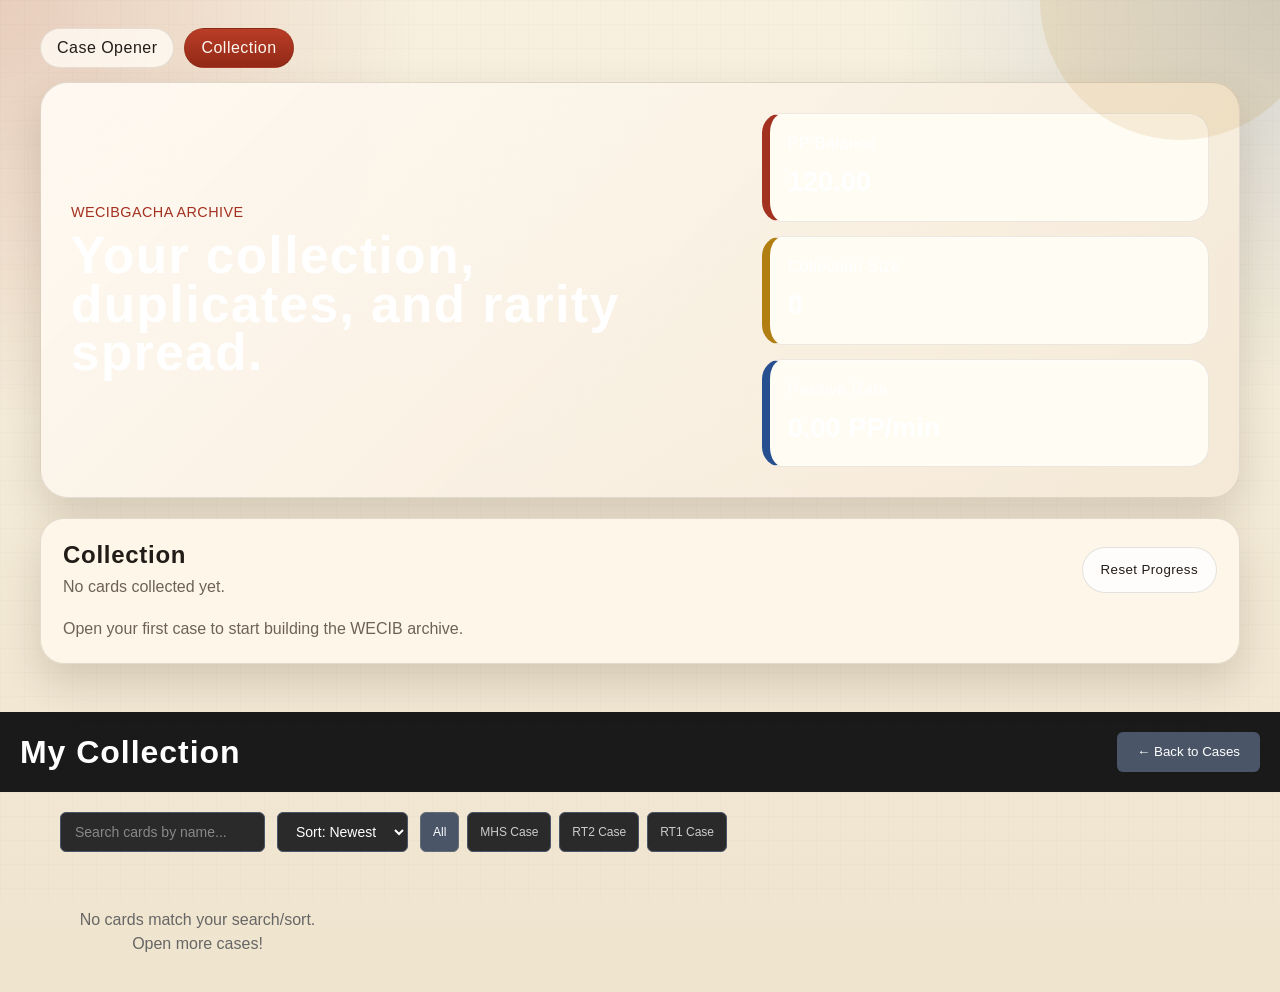
==== commit c066cd19: "Merge pull request #6 from Henry6197/al Al" ====
--- a/collection.html
+++ b/collection.html
@@ -52,5 +52,178 @@
   </div>
   <script src="storage.js"></script>
   <script src="collection.js"></script>
+    <meta charset="UTF-8">
+    <meta name="viewport" content="width=device-width, initial-scale=1.0">
+    <title>Collection</title>
+    <link rel="stylesheet" href="style.css">
+    <style>
+        #card_box {
+            display: grid;
+            grid-template-columns: repeat(auto-fill, minmax(250px, 1fr));
+            gap: 20px;
+            padding: 20px;
+            max-width: 1200px;
+            margin: 0 auto;
+        }
+        .collection-card {
+            border-radius: 12px;
+            padding: 16px;
+            text-align: center;
+            box-shadow: 0 4px 12px rgba(0,0,0,0.3);
+            transition: transform 0.2s, box-shadow 0.3s;
+            position: relative;
+            overflow: hidden;
+        }
+        .collection-card::before {
+            content: '';
+            position: absolute;
+            top: 0;
+            left: 0;
+            right: 0;
+            bottom: 0;
+            opacity: 0.1;
+            z-index: 0;
+        }
+        .collection-card.rarity-common { background: #2a3646; }
+        .collection-card.rarity-common::before { background: linear-gradient(135deg, #dee4ff33, #a8bfff33); border-left: 4px solid #dee4ff; }
+        .collection-card.rarity-uncommon { background: #2a4634; }
+        .collection-card.rarity-uncommon::before { background: linear-gradient(135deg, #8fff7433, #6fff5a33); border-left: 4px solid #8fff74; }
+        .collection-card.rarity-rare { background: #36463d; }
+        .collection-card.rarity-rare::before { background: linear-gradient(135deg, #4781ff33, #356aff33); border-left: 4px solid #4781ff; }
+        .collection-card.rarity-epic { background: #462a46; }
+        .collection-card.rarity-epic::before { background: linear-gradient(135deg, #922ce633, #7a25b633); border-left: 4px solid #922ce6; }
+        .collection-card.rarity-secret { background: #463a2a; }
+        .collection-card.rarity-secret::before { background: linear-gradient(135deg, #ffd70033, #ffcc0033); border-left: 4px solid #ffd700; box-shadow: inset 0 0 20px #ffd70020; }
+        .collection-card:hover {
+            transform: translateY(-4px);
+        }
+        .card-image {
+            width: 100%;
+            height: 200px;
+            object-fit: cover;
+            border-radius: 8px;
+            margin-bottom: 12px;
+        }
+        .card-name {
+            font-size: 1.2em;
+            font-weight: bold;
+            margin-bottom: 8px;
+        }
+        .card-rarity {
+            font-size: 0.9em;
+            margin-bottom: 4px;
+            font-weight: 600;
+        }
+        .card-price {
+            font-size: 1.1em;
+            font-weight: bold;
+            margin-bottom: 8px;
+        }
+        .card-stats {
+            display: flex;
+            justify-content: space-around;
+            margin-bottom: 8px;
+            font-size: 0.9em;
+            color: #ccc;
+        }
+        .card-case, .card-date {
+            font-size: 0.8em;
+            color: #888;
+        }
+        header {
+            display: flex;
+            justify-content: space-between;
+            align-items: center;
+            padding: 20px;
+            background: #1a1a1a;
+            color: white;
+        }
+        #backBtn {
+            background: #4a5568;
+            color: white;
+            border: none;
+            padding: 10px 20px;
+            border-radius: 6px;
+            cursor: pointer;
+        }
+        #backBtn:hover {
+            background: #636c78;
+        }
+        .header-title {
+            margin: 0;
+        }
+        .controls {
+            display: flex;
+            gap: 12px;
+            padding: 20px;
+            max-width: 1200px;
+            margin: 0 auto;
+        }
+        #searchInput, #sortSelect {
+            padding: 10px 14px;
+            border: 1px solid #4a5568;
+            border-radius: 6px;
+            background: #2a2a2a;
+            color: white;
+            font-size: 14px;
+        }
+        #searchInput:focus, #sortSelect:focus {
+            outline: none;
+            border-color: #636c78;
+        }
+        #searchInput::placeholder {
+            color: #888;
+        }
+        .case-buttons {
+            display: flex;
+            gap: 8px;
+            flex-wrap: wrap;
+        }
+        .case-btn {
+            padding: 8px 12px;
+            border: 1px solid #4a5568;
+            border-radius: 6px;
+            background: #2a2a2a;
+            color: #ccc;
+            font-size: 12px;
+            cursor: pointer;
+            transition: all 0.2s;
+        }
+        .case-btn.active {
+            background: #4a5568;
+            border-color: #636c78;
+            color: white;
+        }
+        .case-btn:hover:not(.active) {
+            background: #363636;
+        }
+    </style>
+</head>
+<body>
+    <header>
+        <h1 class="header-title">My Collection</h1>
+        <button id="backBtn">← Back to Cases</button>
+    </header>
+    <div class="controls">
+        <input type="text" id="searchInput" placeholder="Search cards by name..." />
+        <select id="sortSelect">
+            <option value="newest">Sort: Newest</option>
+            <option value="rarity">Rarity</option>
+            <option value="attack">Attack</option>
+            <option value="defense">Defense</option>
+            <option value="case">Case</option>
+        </select>
+        <div class="case-buttons" id="caseButtons"></div>
+    </div>
+    <div id="card_box"></div>
+    
+    <script src="storage.js"></script>
+    <script src="case.js"></script>
+    <script src="cardsDisplay.js"></script>
+    <script>
+        document.getElementById('backBtn').addEventListener('click', () => {
+            window.location.href = 'index.html';
+        });
+    </script>
 </body>
 </html>
